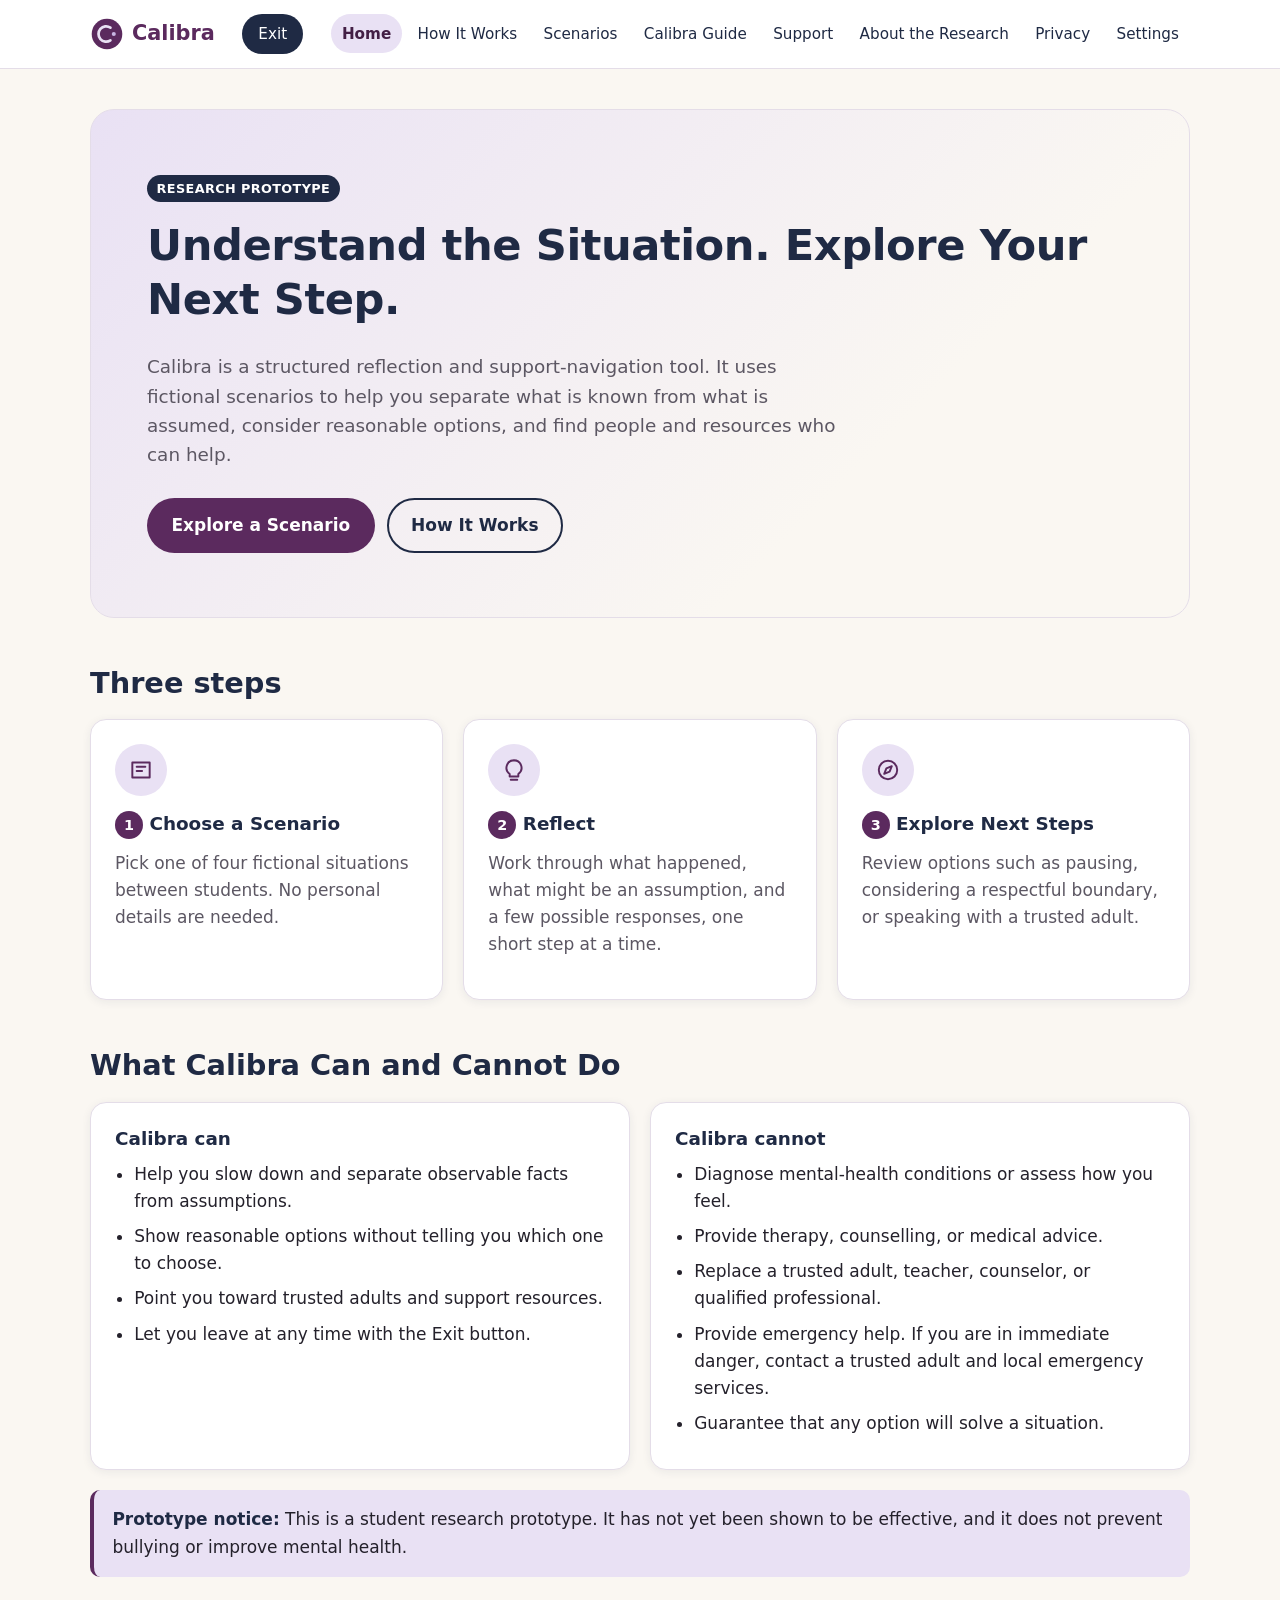
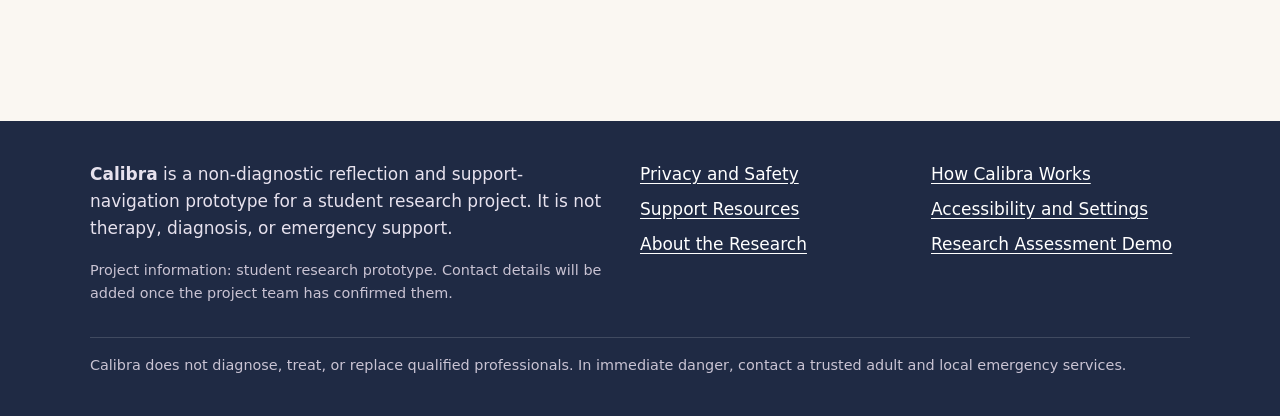
==== index.html @ 6206511c "Add Calibra student research prototype Static front-end prototype: landing page, scenario selector, " ====
<!doctype html>
<html lang="en">
<head>
  <meta charset="utf-8">
  <meta name="viewport" content="width=device-width, initial-scale=1">
  <title>Calibra — Understand the Situation</title>
  <meta name="description" content="Calibra is a non-diagnostic reflection and support-navigation prototype for secondary-school students.">
  <link rel="stylesheet" href="css/styles.css">
</head>
<body>
  <div id="site-header-mount"></div>
  <main id="main" tabindex="-1">
    <div class="container">
      <section class="hero fade-in" aria-labelledby="hero-title">
        <span class="badge">Research prototype</span>
        <h1 id="hero-title" style="margin-top:1rem">Understand the Situation. Explore Your Next Step.</h1>
        <p>Calibra is a structured reflection and support-navigation tool. It uses fictional scenarios to help you separate what is known from what is assumed, consider reasonable options, and find people and resources who can help.</p>
        <div class="btn-row">
          <a class="btn btn-primary" href="scenarios.html">Explore a Scenario</a>
          <a class="btn btn-secondary" href="how-it-works.html">How It Works</a>
        </div>
      </section>

      <section aria-labelledby="steps-title">
        <h2 id="steps-title">Three steps</h2>
        <div class="grid grid-3">
          <article class="card">
            <div class="icon-circle" aria-hidden="true"><svg class="icon" viewBox="0 0 24 24"><path d="M4 5h16v14H4z"/><path d="M8 9h8M8 13h5"/></svg></div>
            <h3><span class="step-num" style="width:28px;height:28px;font-size:.9rem;display:inline-grid;margin-right:.4rem" aria-hidden="true">1</span>Choose a Scenario</h3>
            <p class="muted">Pick one of four fictional situations between students. No personal details are needed.</p>
          </article>
          <article class="card">
            <div class="icon-circle" aria-hidden="true"><svg class="icon" viewBox="0 0 24 24"><path d="M12 3a7 7 0 0 0-4 12.7V18h8v-2.3A7 7 0 0 0 12 3z"/><path d="M9 21h6"/></svg></div>
            <h3><span class="step-num" style="width:28px;height:28px;font-size:.9rem;display:inline-grid;margin-right:.4rem" aria-hidden="true">2</span>Reflect</h3>
            <p class="muted">Work through what happened, what might be an assumption, and a few possible responses, one short step at a time.</p>
          </article>
          <article class="card">
            <div class="icon-circle" aria-hidden="true"><svg class="icon" viewBox="0 0 24 24"><circle cx="12" cy="12" r="8.5"/><path d="M15.5 8.5l-2 5-5 2 2-5z"/></svg></div>
            <h3><span class="step-num" style="width:28px;height:28px;font-size:.9rem;display:inline-grid;margin-right:.4rem" aria-hidden="true">3</span>Explore Next Steps</h3>
            <p class="muted">Review options such as pausing, considering a respectful boundary, or speaking with a trusted adult.</p>
          </article>
        </div>
      </section>

      <section aria-labelledby="limits-title">
        <h2 id="limits-title">What Calibra Can and Cannot Do</h2>
        <div class="two-col">
          <div class="card">
            <h3>Calibra can</h3>
            <ul>
              <li>Help you slow down and separate observable facts from assumptions.</li>
              <li>Show reasonable options without telling you which one to choose.</li>
              <li>Point you toward trusted adults and support resources.</li>
              <li>Let you leave at any time with the Exit button.</li>
            </ul>
          </div>
          <div class="card">
            <h3>Calibra cannot</h3>
            <ul>
              <li>Diagnose mental-health conditions or assess how you feel.</li>
              <li>Provide therapy, counselling, or medical advice.</li>
              <li>Replace a trusted adult, teacher, counselor, or qualified professional.</li>
              <li>Provide emergency help. If you are in immediate danger, contact a trusted adult and local emergency services.</li>
              <li>Guarantee that any option will solve a situation.</li>
            </ul>
          </div>
        </div>
        <div class="notice notice-info" role="note">
          <strong>Prototype notice:</strong> This is a student research prototype. It has not yet been shown to be effective, and it does not prevent bullying or improve mental health.
        </div>
      </section>
    </div>
  </main>
  <div id="site-footer-mount"></div>
  <script src="js/config.js"></script>
  <script src="js/shared.js"></script>
</body>
</html>
---- css/styles.css ----
/* Calibra design system
   Colors chosen for text contrast on warm off-white (WCAG AA or better for body text). */
:root {
  --plum: #5B2A5E;
  --plum-dark: #431F45;
  --navy: #1F2A44;
  --lavender: #E9E1F4;
  --lavender-strong: #C9B6E4;
  --off-white: #FAF7F2;
  --surface: #FFFFFF;
  --text: #24212B;
  --text-muted: #5C5763;
  --border: #E4DDE8;
  --amber-bg: #FFF4DC;
  --amber-border: #B7791F;
  --radius: 16px;
  --radius-sm: 10px;
  --shadow: 0 2px 10px rgba(31, 42, 68, 0.07);
  --shadow-hover: 0 8px 24px rgba(31, 42, 68, 0.12);
  --space: 1.25rem;
  --font: system-ui, -apple-system, "Segoe UI", Roboto, "Helvetica Neue", Arial, sans-serif;
  --transition: 200ms ease;
  --text-scale: 1;
}

*, *::before, *::after { box-sizing: border-box; }
html { font-size: calc(100% * var(--text-scale)); scroll-behavior: smooth; }
body {
  margin: 0;
  font-family: var(--font);
  font-size: 1.0625rem;
  line-height: 1.6;
  color: var(--text);
  background: var(--off-white);
}
img, svg { max-width: 100%; display: block; }
h1, h2, h3 { color: var(--navy); line-height: 1.25; margin: 0 0 0.6em; }
h1 { font-size: clamp(1.9rem, 4vw, 2.7rem); letter-spacing: -0.01em; }
h2 { font-size: clamp(1.4rem, 2.6vw, 1.8rem); }
h3 { font-size: 1.15rem; }
p { margin: 0 0 1em; }
a { color: var(--plum); text-underline-offset: 3px; }
a:hover { color: var(--plum-dark); }
.skip-link {
  position: absolute; left: -9999px; top: 0; background: var(--navy); color: #fff;
  padding: 0.6rem 1rem; z-index: 100; border-radius: 0 0 8px 0;
}
.skip-link:focus { left: 0; }
.container { width: min(1100px, 92%); margin: 0 auto; }
main { min-height: 70vh; padding: 2.5rem 0 4rem; }
section { margin-bottom: 3rem; }
.muted { color: var(--text-muted); }
.lead { font-size: 1.15rem; color: var(--text-muted); max-width: 62ch; }

/* Focus */
:focus-visible {
  outline: 3px solid var(--navy);
  outline-offset: 3px;
  border-radius: 4px;
}

/* Header & navigation */
.site-header {
  background: var(--surface);
  border-bottom: 1px solid var(--border);
  position: sticky; top: 0; z-index: 50;
}
.site-header .container {
  display: flex; align-items: center; justify-content: space-between;
  gap: 1rem; padding: 0.85rem 0; flex-wrap: wrap;
}
.logo {
  display: inline-flex; align-items: center; gap: 0.5rem;
  font-weight: 700; font-size: 1.3rem; color: var(--plum); text-decoration: none;
}
.logo-mark { width: 34px; height: 34px; flex: none; }
.nav-list {
  list-style: none; display: flex; gap: 0.25rem; flex-wrap: wrap; margin: 0; padding: 0;
}
.nav-list a {
  display: block; padding: 0.45rem 0.7rem; border-radius: 999px;
  color: var(--navy); text-decoration: none; font-size: 0.95rem;
}
.nav-list a:hover { background: var(--lavender); }
.nav-list a[aria-current="page"] { background: var(--lavender); color: var(--plum-dark); font-weight: 600; }
.exit-btn {
  background: var(--navy); color: #fff; border: 0; border-radius: 999px;
  padding: 0.5rem 1rem; font: inherit; font-size: 0.95rem; cursor: pointer;
}
.exit-btn:hover { background: #101828; }
.nav-toggle {
  display: none; background: none; border: 1px solid var(--border); border-radius: 10px;
  padding: 0.4rem 0.75rem; font: inherit; cursor: pointer; color: var(--navy);
}

@media (max-width: 860px) {
  .nav-toggle { display: inline-block; }
  .site-header .nav-wrap { display: none; width: 100%; }
  .site-header.open .nav-wrap { display: block; }
  .nav-list { flex-direction: column; }
  .site-header .container { position: relative; }
  .header-actions { display: flex; gap: 0.5rem; align-items: center; }
}

/* Buttons */
.btn {
  display: inline-flex; align-items: center; justify-content: center; gap: 0.5rem;
  padding: 0.75rem 1.4rem; border-radius: 999px; border: 2px solid transparent;
  font: inherit; font-weight: 600; text-decoration: none; cursor: pointer;
  transition: background var(--transition), transform var(--transition), box-shadow var(--transition);
  min-height: 44px;
}
.btn:hover { transform: translateY(-1px); box-shadow: var(--shadow); }
.btn-primary { background: var(--plum); color: #fff; }
.btn-primary:hover { background: var(--plum-dark); color: #fff; }
.btn-secondary { background: transparent; color: var(--navy); border-color: var(--navy); }
.btn-secondary:hover { background: var(--lavender); color: var(--navy); }
.btn-ghost { background: transparent; color: var(--plum); padding-left: 0.6rem; padding-right: 0.6rem; }
.btn-ghost:hover { background: var(--lavender); }
.btn[disabled], .btn[aria-disabled="true"] { opacity: 0.5; cursor: not-allowed; transform: none; box-shadow: none; }
.btn-row { display: flex; flex-wrap: wrap; gap: 0.75rem; align-items: center; margin-top: 1.5rem; }
.btn-row .spacer { flex: 1; }

/* Cards */
.card {
  background: var(--surface); border: 1px solid var(--border); border-radius: var(--radius);
  padding: 1.5rem; box-shadow: var(--shadow);
}
.grid { display: grid; gap: var(--space); grid-template-columns: repeat(auto-fit, minmax(240px, 1fr)); }
.grid-3 { grid-template-columns: repeat(auto-fit, minmax(260px, 1fr)); }
.icon-circle {
  width: 52px; height: 52px; border-radius: 50%; background: var(--lavender);
  color: var(--plum); display: grid; place-items: center; margin-bottom: 0.9rem;
}
.icon-circle svg { width: 26px; height: 26px; }
.icon { width: 24px; height: 24px; fill: none; stroke: currentColor; stroke-width: 1.8; stroke-linecap: round; stroke-linejoin: round; flex: none; }

/* Notices */
.notice {
  border-left: 4px solid var(--amber-border); background: var(--amber-bg);
  border-radius: var(--radius-sm); padding: 1rem 1.15rem; margin: 1.25rem 0;
}
.notice strong { color: var(--navy); }
.notice-info { border-left-color: var(--plum); background: var(--lavender); }
.notice-error { border-left-color: #A33A3A; background: #FBE9E9; }
.badge {
  display: inline-block; font-size: 0.8rem; font-weight: 700; letter-spacing: 0.03em;
  text-transform: uppercase; padding: 0.2rem 0.6rem; border-radius: 999px;
  background: var(--navy); color: #fff;
}
.badge-placeholder { background: #7A5C00; }
.badge-off { background: #5C5763; }

/* Hero */
.hero {
  background: linear-gradient(135deg, var(--lavender) 0%, var(--off-white) 70%);
  border-radius: 24px; padding: clamp(2rem, 6vw, 4rem) clamp(1.25rem, 5vw, 3.5rem);
  margin-bottom: 3rem; border: 1px solid var(--border);
}
.hero p { font-size: 1.15rem; color: var(--text-muted); max-width: 60ch; }
.hero .btn-row { margin-top: 1.75rem; }

/* Steps */
.steps { list-style: none; padding: 0; margin: 0; counter-reset: step; }
.steps li { display: flex; gap: 1rem; align-items: flex-start; margin-bottom: 1.1rem; }
.step-num {
  flex: none; width: 40px; height: 40px; border-radius: 50%; background: var(--plum);
  color: #fff; display: grid; place-items: center; font-weight: 700;
}

/* Two-column can/cannot */
.two-col { display: grid; gap: var(--space); grid-template-columns: 1fr 1fr; }
.two-col ul { padding-left: 1.2rem; margin: 0; }
.two-col li { margin-bottom: 0.5rem; }
@media (max-width: 700px) { .two-col { grid-template-columns: 1fr; } }

/* Progress */
.progress-wrap { margin-bottom: 1.5rem; }
.progress-label { display: flex; justify-content: space-between; font-size: 0.92rem; color: var(--text-muted); margin-bottom: 0.4rem; }
.progress-track { height: 10px; background: var(--lavender); border-radius: 999px; overflow: hidden; }
.progress-fill { height: 100%; background: var(--plum); border-radius: 999px; transition: width 300ms ease; }
.stepper { display: flex; gap: 0.5rem; list-style: none; padding: 0; margin: 0.75rem 0 0; flex-wrap: wrap; }
.stepper li { font-size: 0.85rem; color: var(--text-muted); padding: 0.2rem 0.6rem; border-radius: 999px; background: var(--surface); border: 1px solid var(--border); }
.stepper li[aria-current="step"] { background: var(--navy); color: #fff; border-color: var(--navy); }
.stepper li.done { color: var(--plum-dark); border-color: var(--lavender-strong); }

/* Selectable answer cards (radio-based, keyboard accessible) */
.choice-list { display: grid; gap: 0.75rem; margin: 1rem 0; padding: 0; border: 0; }
.choice-list legend { font-weight: 600; color: var(--navy); margin-bottom: 0.75rem; padding: 0; }
.choice { position: relative; }
.choice input { position: absolute; opacity: 0; pointer-events: none; }
.choice label {
  display: block; padding: 1rem 1.15rem; border: 2px solid var(--border); border-radius: var(--radius-sm);
  background: var(--surface); cursor: pointer; transition: border-color var(--transition), background var(--transition);
}
.choice label:hover { border-color: var(--lavender-strong); }
.choice input:checked + label { border-color: var(--plum); background: var(--lavender); }
.choice input:focus-visible + label { outline: 3px solid var(--navy); outline-offset: 2px; }
.choice .choice-sub { display: block; font-size: 0.92rem; color: var(--text-muted); margin-top: 0.2rem; }

/* Scenario cards */
.scenario-card { display: flex; flex-direction: column; }
.scenario-card p { color: var(--text-muted); flex: 1; }
.scenario-card .btn { align-self: flex-start; margin-top: 0.5rem; }
.scenario-card:hover { box-shadow: var(--shadow-hover); transform: translateY(-2px); }
.scenario-card { transition: box-shadow var(--transition), transform var(--transition); }

/* Forms */
.field { margin-bottom: 1rem; }
.field label { display: block; font-weight: 600; margin-bottom: 0.35rem; color: var(--navy); }
.field input[type="checkbox"] { width: 20px; height: 20px; margin-right: 0.5rem; vertical-align: middle; }
.field .hint { font-size: 0.9rem; color: var(--text-muted); }
.error-msg { color: #8A2424; font-weight: 600; font-size: 0.95rem; margin: 0.5rem 0; }

/* Chat */
.chat-shell {
  display: flex; flex-direction: column; background: var(--surface);
  border: 1px solid var(--border); border-radius: var(--radius); box-shadow: var(--shadow);
  height: min(70vh, 640px); overflow: hidden;
}
.chat-header { padding: 1rem 1.25rem; border-bottom: 1px solid var(--border); display: flex; justify-content: space-between; align-items: center; gap: 0.5rem; flex-wrap: wrap; }
.chat-log { flex: 1; overflow-y: auto; padding: 1.25rem; display: flex; flex-direction: column; gap: 0.75rem; }
.msg { max-width: 85%; padding: 0.75rem 1rem; border-radius: 14px; line-height: 1.5; }
.msg-bot { background: var(--lavender); align-self: flex-start; border-bottom-left-radius: 4px; }
.msg-user { background: var(--navy); color: #fff; align-self: flex-end; border-bottom-right-radius: 4px; }
.msg-safety { background: #FBE9E9; border: 2px solid #A33A3A; align-self: stretch; max-width: 100%; }
.msg-meta { font-size: 0.8rem; color: var(--text-muted); }
.typing { display: inline-flex; gap: 4px; }
.typing span { width: 8px; height: 8px; background: var(--plum); border-radius: 50%; animation: bob 1s infinite ease-in-out; }
.typing span:nth-child(2) { animation-delay: 0.15s; }
.typing span:nth-child(3) { animation-delay: 0.3s; }
@keyframes bob { 0%, 80%, 100% { opacity: 0.3; transform: translateY(0); } 40% { opacity: 1; transform: translateY(-3px); } }
.chips { display: flex; flex-wrap: wrap; gap: 0.5rem; padding: 0 1.25rem 0.75rem; }
.chip {
  border: 1px solid var(--lavender-strong); background: var(--surface); color: var(--plum-dark);
  border-radius: 999px; padding: 0.4rem 0.85rem; font: inherit; font-size: 0.92rem; cursor: pointer;
}
.chip:hover { background: var(--lavender); }
.chat-form { display: flex; gap: 0.5rem; padding: 0.9rem 1.25rem; border-top: 1px solid var(--border); }
.chat-form input {
  flex: 1; font: inherit; padding: 0.7rem 0.9rem; border: 2px solid var(--border); border-radius: 12px; min-width: 0;
}
.chat-form input:focus { border-color: var(--plum); outline: none; }

/* Footer */
.site-footer { background: var(--navy); color: #E7E2EE; padding: 2.5rem 0 1.5rem; margin-top: 2rem; }
.site-footer a { color: #fff; }
.footer-grid { display: grid; gap: 2rem; grid-template-columns: 2fr 1fr 1fr; }
.footer-grid ul { list-style: none; padding: 0; margin: 0; }
.footer-grid li { margin-bottom: 0.5rem; }
.footer-note { margin-top: 2rem; padding-top: 1rem; border-top: 1px solid rgba(255,255,255,0.15); font-size: 0.9rem; color: #C9C3D3; }
@media (max-width: 700px) { .footer-grid { grid-template-columns: 1fr; } }

/* Tables and details */
details { border: 1px solid var(--border); border-radius: var(--radius-sm); padding: 0.75rem 1rem; background: var(--surface); margin-bottom: 0.6rem; }
summary { cursor: pointer; font-weight: 600; color: var(--navy); }
details[open] summary { margin-bottom: 0.5rem; }
table { width: 100%; border-collapse: collapse; background: var(--surface); }
th, td { text-align: left; padding: 0.6rem 0.75rem; border-bottom: 1px solid var(--border); vertical-align: top; }
th { color: var(--navy); }

/* Motion */
.fade-in { animation: fadeIn 400ms ease both; }
@keyframes fadeIn { from { opacity: 0; transform: translateY(6px); } to { opacity: 1; transform: none; } }

/* Reduced motion: from OS setting or user toggle in Settings */
@media (prefers-reduced-motion: reduce) {
  *, *::before, *::after { animation: none !important; transition: none !important; scroll-behavior: auto !important; }
}
html.reduce-motion *, html.reduce-motion *::before, html.reduce-motion *::after {
  animation: none !important; transition: none !important; scroll-behavior: auto !important;
}

/* Text size from Settings */
html.text-large { --text-scale: 1.15; }

/* High-contrast option from Settings */
html.high-contrast {
  --text: #000; --text-muted: #2E2A35; --border: #6B6573; --plum: #3E1A41; --off-white: #FFFFFF;
}

.hidden { display: none !important; }
.sr-only {
  position: absolute !important; width: 1px; height: 1px; padding: 0; margin: -1px;
  overflow: hidden; clip: rect(0, 0, 0, 0); white-space: nowrap; border: 0;
}

/* Responsive */
@media (max-width: 600px) {
  .hero { border-radius: 16px; }
  .btn-row .btn { width: 100%; }
  .btn-row .spacer { display: none; }
  .chat-shell { height: 75vh; }
  .msg { max-width: 95%; }
}
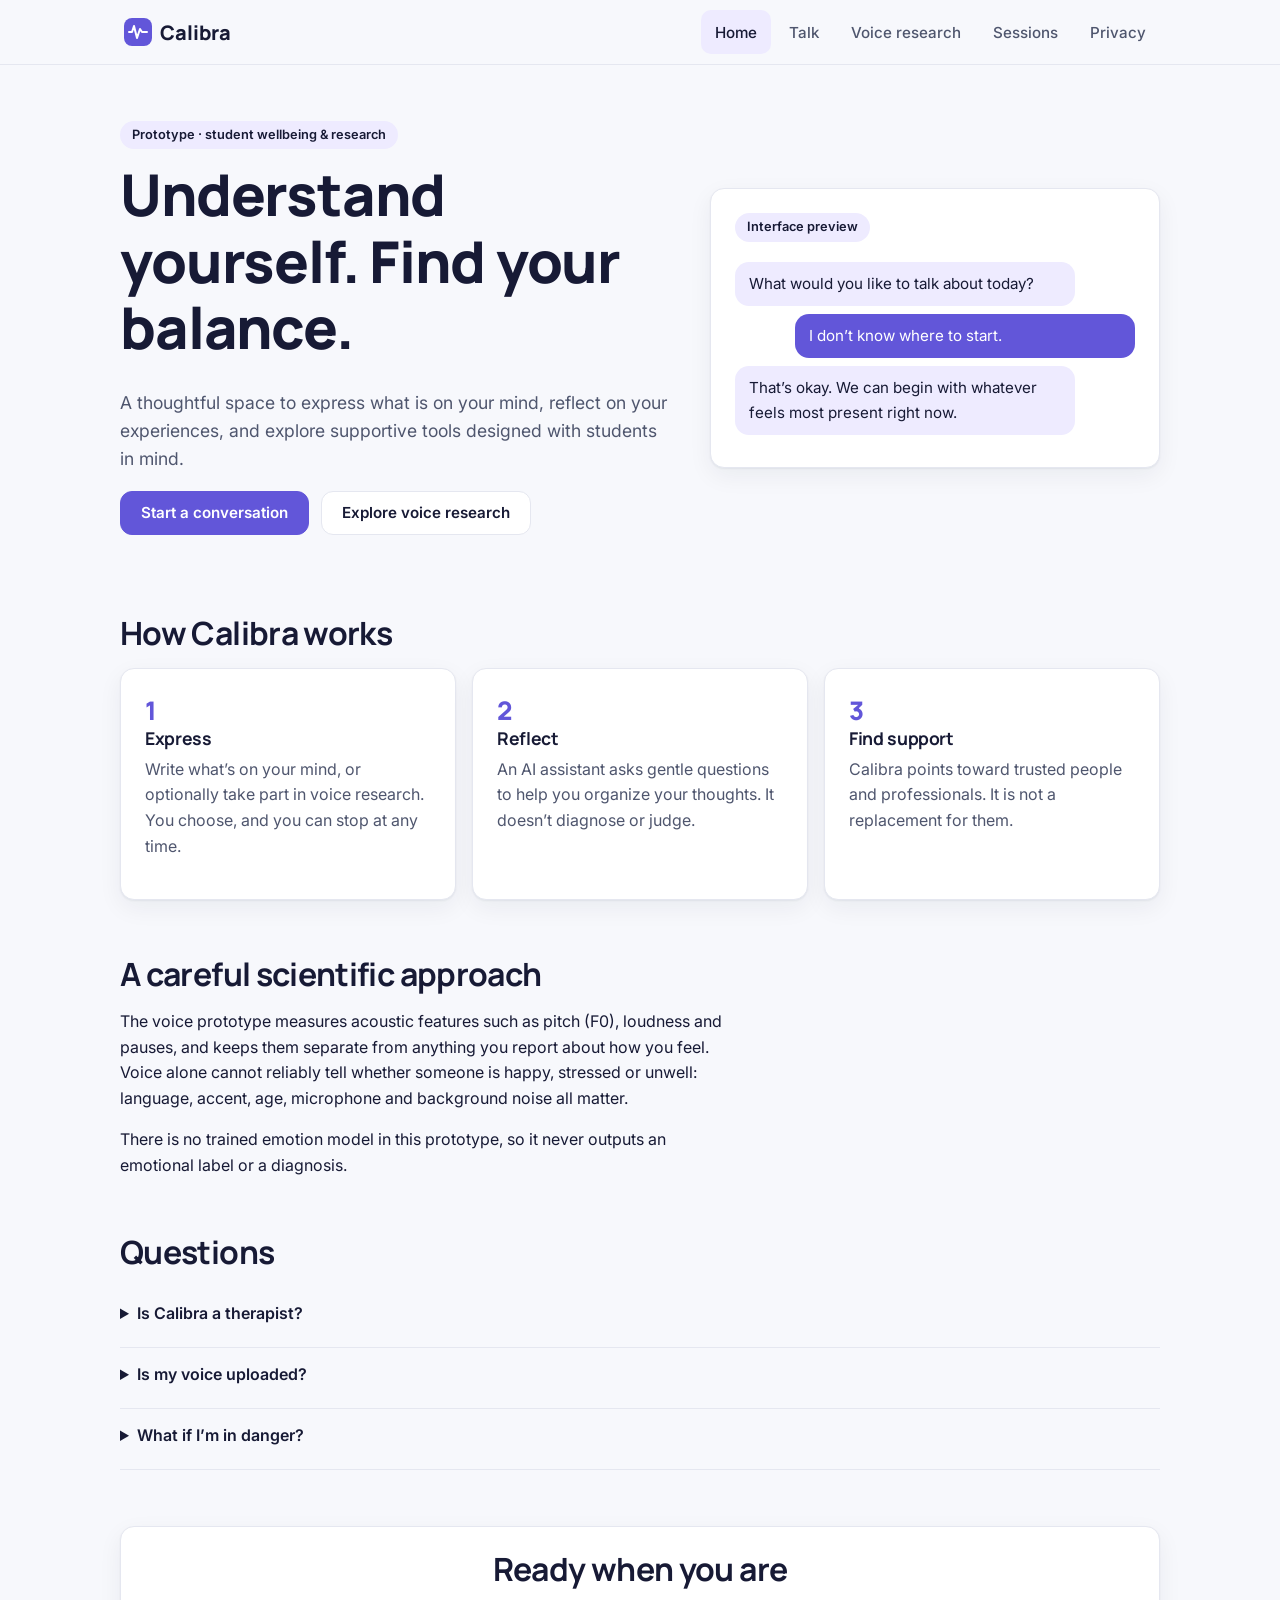
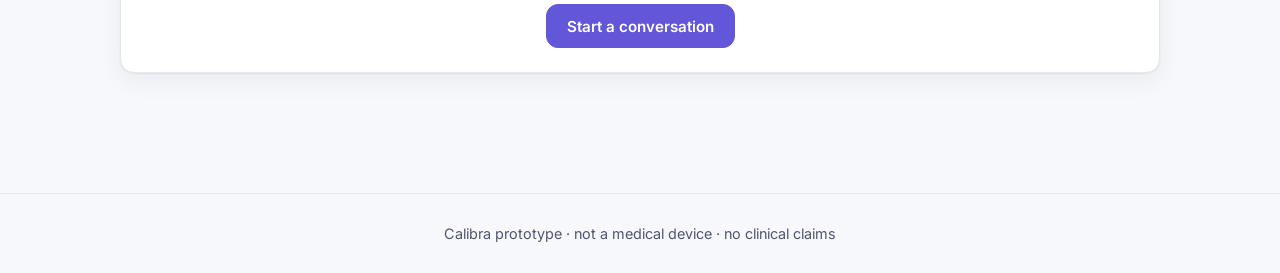
==== commit a3d0819e: "Set Calibra prototype as GitHub Pages homepage" ====
--- a/index.html
+++ b/index.html
@@ -1,78 +1,225 @@
-<!doctype html>
+<!DOCTYPE html>
 <html lang="en">
 <head>
-  <meta charset="utf-8">
-  <meta name="viewport" content="width=device-width, initial-scale=1">
-  <title>Calibra — Understand the Situation</title>
-  <meta name="description" content="Calibra is a non-diagnostic reflection and support-navigation prototype for secondary-school students.">
-  <link rel="stylesheet" href="css/styles.css">
+<meta charset="utf-8">
+<meta name="viewport" content="width=device-width, initial-scale=1, viewport-fit=cover">
+<title>Calibra</title>
+<link rel="stylesheet" href="https://fonts.googleapis.com/css2?family=Inter:wght@400;500;600&family=Manrope:wght@600;700;800&display=swap">
+<style>
+:root{--bg:#F7F8FC;--surface:#fff;--text:#171A35;--muted:#4F566E;--brand:#6256D9;--brand-ink:#fff;--deep:#292653;--soft:#EEEBFF;--teal:#1F8A7D;--border:#E5E7F0;--ok:#21866B;--warn:#8A5A0F;--err:#B83F4E;--r:14px;--sh:0 1px 2px rgba(23,26,53,.06),0 8px 24px rgba(23,26,53,.06);
+box-sizing:border-box;padding-top:env(safe-area-inset-top,0px);padding-bottom:env(safe-area-inset-bottom,0px)}
+@media (prefers-color-scheme:dark){:root:not([data-theme="light"]){--bg:#0F1226;--surface:#171B36;--text:#ECEEFA;--muted:#A9AFCB;--brand:#8E84FF;--brand-ink:#0F1226;--deep:#CFCAFF;--soft:#242850;--teal:#4CC4B4;--border:#2A2F55;--ok:#4CC4A0;--warn:#E0B35A;--err:#F08592;color-scheme:dark}}
+:root[data-theme="dark"]{--bg:#0F1226;--surface:#171B36;--text:#ECEEFA;--muted:#A9AFCB;--brand:#8E84FF;--brand-ink:#0F1226;--deep:#CFCAFF;--soft:#242850;--teal:#4CC4B4;--border:#2A2F55;--ok:#4CC4A0;--warn:#E0B35A;--err:#F08592;color-scheme:dark}
+*{box-sizing:border-box}html{scroll-padding-top:env(safe-area-inset-top,0px)}
+body{margin:0;background:var(--bg);color:var(--text);font:400 16px/1.6 Inter,system-ui,sans-serif}
+h1,h2,h3{font-family:Manrope,Inter,system-ui,sans-serif;color:var(--text);line-height:1.15;margin:0 0 .5em;letter-spacing:-.02em}
+h1{font-size:clamp(2.1rem,6vw,3.6rem);font-weight:800}h2{font-size:clamp(1.5rem,3.5vw,2rem)}h3{font-size:1.1rem}
+p{margin:0 0 1em;max-width:62ch}.muted{color:var(--muted)}
+a,button,summary{cursor:pointer}:focus-visible{outline:3px solid var(--brand);outline-offset:2px;border-radius:8px}
+header{position:sticky;top:env(safe-area-inset-top,0px);z-index:5;background:var(--bg);border-bottom:1px solid var(--border)}
+.bar{max-width:1080px;margin:auto;padding:10px 20px;display:flex;align-items:center;gap:16px;justify-content:space-between;flex-wrap:wrap}
+.logo{font:800 1.25rem Manrope,sans-serif;color:var(--text);display:flex;gap:8px;align-items:center;background:none;border:0;padding:4px}
+nav{display:flex;gap:4px;overflow-x:auto;max-width:100%}
+nav button{background:none;border:0;color:var(--muted);font:500 .95rem Inter,sans-serif;padding:10px 14px;min-height:44px;border-radius:10px;white-space:nowrap}
+nav button[aria-current="page"]{background:var(--soft);color:var(--text)}nav button:hover{color:var(--text)}
+main{max-width:1080px;margin:auto;padding:32px 20px 64px}
+section{margin:0 0 56px}.view{display:none}.view.on{display:block;animation:in .25s ease}
+@keyframes in{from{opacity:0;transform:translateY(6px)}to{opacity:1;transform:none}}
+@media (prefers-reduced-motion:reduce){*{animation:none!important;transition:none!important}}
+.btn{display:inline-flex;align-items:center;justify-content:center;gap:8px;min-height:44px;padding:10px 20px;border-radius:12px;border:1px solid var(--border);background:var(--surface);color:var(--text);font:600 .95rem Inter,sans-serif;transition:transform .12s,background .12s}
+.btn:active{transform:scale(.98)}.btn.p{background:var(--brand);border-color:var(--brand);color:var(--brand-ink)}.btn:disabled{opacity:.5;cursor:not-allowed}.btn.d{color:var(--err)}
+.card{background:var(--surface);border:1px solid var(--border);border-radius:var(--r);padding:24px;box-shadow:var(--sh)}
+.hero{display:grid;grid-template-columns:1.1fr .9fr;gap:40px;align-items:center;padding:24px 0}
+@media(max-width:820px){.hero{grid-template-columns:1fr}}
+.grid3{display:grid;grid-template-columns:repeat(auto-fit,minmax(240px,1fr));gap:16px}
+.tag{display:inline-block;background:var(--soft);color:var(--text);border-radius:99px;padding:4px 12px;font-size:.8rem;font-weight:600;margin-bottom:12px}
+.n{font:800 1.6rem Manrope;color:var(--brand)}
+.pv .m{padding:10px 14px;border-radius:14px;margin:8px 0;max-width:85%;font-size:.95rem}
+.m.a{background:var(--soft)}.m.u{background:var(--brand);color:var(--brand-ink);margin-left:auto}
+details{border-bottom:1px solid var(--border);padding:14px 0}summary{font-weight:600;min-height:32px}
+label{display:block;font-weight:600;font-size:.9rem;margin:0 0 6px}
+input,textarea,select{width:100%;font:inherit;color:var(--text);background:var(--surface);border:1px solid var(--border);border-radius:12px;padding:12px 14px;min-height:44px}
+.chat{display:flex;flex-direction:column;height:min(72vh,680px);padding:0}
+#log{flex:1;overflow-y:auto;padding:20px}
+#log .m{padding:12px 16px;border-radius:16px;margin:10px 0;max-width:min(85%,60ch);white-space:pre-wrap}
+#log .m.err{background:transparent;border:1px solid var(--err);color:var(--text)}
+.comp{display:flex;gap:10px;padding:14px;border-top:1px solid var(--border);align-items:flex-end}
+.comp textarea{resize:none;max-height:140px}
+.chips{display:flex;flex-wrap:wrap;gap:8px;padding:0 20px 14px}
+.chip{background:var(--soft);color:var(--text);border:0;border-radius:99px;padding:10px 14px;min-height:44px;font:500 .9rem Inter}
+.note{border-left:4px solid var(--teal);background:var(--soft);padding:12px 16px;border-radius:0 12px 12px 0;font-size:.92rem;margin:0 0 20px}
+.rec{display:inline-flex;align-items:center;gap:8px;font-weight:600}
+.dot{width:12px;height:12px;border-radius:50%;background:var(--err)}.live .dot{animation:pulse 1.2s infinite}
+@keyframes pulse{50%{opacity:.3}}
+canvas{width:100%;height:96px;background:var(--soft);border-radius:12px;display:block}
+table{width:100%;border-collapse:collapse;font-size:.92rem;font-variant-numeric:tabular-nums}
+th,td{text-align:left;padding:10px 8px;border-bottom:1px solid var(--border);vertical-align:top}
+.scroll{overflow-x:auto}.row{display:flex;gap:12px;flex-wrap:wrap;align-items:center}
+.toast{position:fixed;left:50%;transform:translateX(-50%);bottom:calc(20px + env(safe-area-inset-bottom,0px));background:var(--deep);color:var(--bg);padding:12px 18px;border-radius:12px;z-index:9;max-width:90%}
+footer{border-top:1px solid var(--border);padding:28px 20px;text-align:center;color:var(--muted);font-size:.9rem}
+</style>
 </head>
 <body>
-  <div id="site-header-mount"></div>
-  <main id="main" tabindex="-1">
-    <div class="container">
-      <section class="hero fade-in" aria-labelledby="hero-title">
-        <span class="badge">Research prototype</span>
-        <h1 id="hero-title" style="margin-top:1rem">Understand the Situation. Explore Your Next Step.</h1>
-        <p>Calibra is a structured reflection and support-navigation tool. It uses fictional scenarios to help you separate what is known from what is assumed, consider reasonable options, and find people and resources who can help.</p>
-        <div class="btn-row">
-          <a class="btn btn-primary" href="scenarios.html">Explore a Scenario</a>
-          <a class="btn btn-secondary" href="how-it-works.html">How It Works</a>
-        </div>
-      </section>
-
-      <section aria-labelledby="steps-title">
-        <h2 id="steps-title">Three steps</h2>
-        <div class="grid grid-3">
-          <article class="card">
-            <div class="icon-circle" aria-hidden="true"><svg class="icon" viewBox="0 0 24 24"><path d="M4 5h16v14H4z"/><path d="M8 9h8M8 13h5"/></svg></div>
-            <h3><span class="step-num" style="width:28px;height:28px;font-size:.9rem;display:inline-grid;margin-right:.4rem" aria-hidden="true">1</span>Choose a Scenario</h3>
-            <p class="muted">Pick one of four fictional situations between students. No personal details are needed.</p>
-          </article>
-          <article class="card">
-            <div class="icon-circle" aria-hidden="true"><svg class="icon" viewBox="0 0 24 24"><path d="M12 3a7 7 0 0 0-4 12.7V18h8v-2.3A7 7 0 0 0 12 3z"/><path d="M9 21h6"/></svg></div>
-            <h3><span class="step-num" style="width:28px;height:28px;font-size:.9rem;display:inline-grid;margin-right:.4rem" aria-hidden="true">2</span>Reflect</h3>
-            <p class="muted">Work through what happened, what might be an assumption, and a few possible responses, one short step at a time.</p>
-          </article>
-          <article class="card">
-            <div class="icon-circle" aria-hidden="true"><svg class="icon" viewBox="0 0 24 24"><circle cx="12" cy="12" r="8.5"/><path d="M15.5 8.5l-2 5-5 2 2-5z"/></svg></div>
-            <h3><span class="step-num" style="width:28px;height:28px;font-size:.9rem;display:inline-grid;margin-right:.4rem" aria-hidden="true">3</span>Explore Next Steps</h3>
-            <p class="muted">Review options such as pausing, considering a respectful boundary, or speaking with a trusted adult.</p>
-          </article>
-        </div>
-      </section>
-
-      <section aria-labelledby="limits-title">
-        <h2 id="limits-title">What Calibra Can and Cannot Do</h2>
-        <div class="two-col">
-          <div class="card">
-            <h3>Calibra can</h3>
-            <ul>
-              <li>Help you slow down and separate observable facts from assumptions.</li>
-              <li>Show reasonable options without telling you which one to choose.</li>
-              <li>Point you toward trusted adults and support resources.</li>
-              <li>Let you leave at any time with the Exit button.</li>
-            </ul>
-          </div>
-          <div class="card">
-            <h3>Calibra cannot</h3>
-            <ul>
-              <li>Diagnose mental-health conditions or assess how you feel.</li>
-              <li>Provide therapy, counselling, or medical advice.</li>
-              <li>Replace a trusted adult, teacher, counselor, or qualified professional.</li>
-              <li>Provide emergency help. If you are in immediate danger, contact a trusted adult and local emergency services.</li>
-              <li>Guarantee that any option will solve a situation.</li>
-            </ul>
-          </div>
-        </div>
-        <div class="notice notice-info" role="note">
-          <strong>Prototype notice:</strong> This is a student research prototype. It has not yet been shown to be effective, and it does not prevent bullying or improve mental health.
-        </div>
-      </section>
-    </div>
-  </main>
-  <div id="site-footer-mount"></div>
-  <script src="js/config.js"></script>
-  <script src="js/shared.js"></script>
+<header><div class="bar">
+<button class="logo" data-go="home" aria-label="Calibra home"><svg width="28" height="28" viewBox="0 0 28 28" aria-hidden="true"><rect width="28" height="28" rx="8" fill="#6256D9"/><path d="M5 14h3l2-6 3 12 3-9 2 3h5" stroke="#fff" stroke-width="2" fill="none" stroke-linecap="round" stroke-linejoin="round"/></svg>Calibra</button>
+<nav aria-label="Main"><button data-go="home">Home</button><button data-go="chat">Talk</button><button data-go="voice">Voice research</button><button data-go="research">Sessions</button><button data-go="privacy">Privacy</button></nav>
+</div></header>
+<main>
+
+<div class="view" id="v-home">
+<section class="hero"><div>
+<span class="tag">Prototype · student wellbeing &amp; research</span>
+<h1>Understand yourself. Find your balance.</h1>
+<p class="muted" style="font-size:1.1rem">A thoughtful space to express what is on your mind, reflect on your experiences, and explore supportive tools designed with students in mind.</p>
+<div class="row"><button class="btn p" data-go="chat">Start a conversation</button><button class="btn" data-go="voice">Explore voice research</button></div>
+</div>
+<div class="card pv" aria-label="Interface preview, not a real conversation"><span class="tag">Interface preview</span>
+<div class="m a">What would you like to talk about today?</div><div class="m u">I don’t know where to start.</div><div class="m a">That’s okay. We can begin with whatever feels most present right now.</div></div></section>
+
+<section><h2>How Calibra works</h2><div class="grid3">
+<div class="card"><div class="n">1</div><h3>Express</h3><p class="muted">Write what’s on your mind, or optionally take part in voice research. You choose, and you can stop at any time.</p></div>
+<div class="card"><div class="n">2</div><h3>Reflect</h3><p class="muted">An AI assistant asks gentle questions to help you organize your thoughts. It doesn’t diagnose or judge.</p></div>
+<div class="card"><div class="n">3</div><h3>Find support</h3><p class="muted">Calibra points toward trusted people and professionals. It is not a replacement for them.</p></div></div></section>
+
+<section><h2>A careful scientific approach</h2>
+<p>The voice prototype measures acoustic features such as pitch (F0), loudness and pauses, and keeps them separate from anything you report about how you feel. Voice alone cannot reliably tell whether someone is happy, stressed or unwell: language, accent, age, microphone and background noise all matter.</p>
+<p>There is no trained emotion model in this prototype, so it never outputs an emotional label or a diagnosis.</p></section>
+
+<section><h2>Questions</h2>
+<details><summary>Is Calibra a therapist?</summary><p class="muted">No. It cannot diagnose or treat anything, and it is not a substitute for a professional or someone you trust.</p></details>
+<details><summary>Is my voice uploaded?</summary><p class="muted">In this prototype, recordings are analyzed in your browser and are not uploaded. Closing the page discards them.</p></details>
+<details><summary>What if I’m in danger?</summary><p class="muted">Contact your local emergency services or a trusted adult right away. Calibra can’t respond to emergencies.</p></details></section>
+<section class="card" style="text-align:center"><h2>Ready when you are</h2><button class="btn p" data-go="chat">Start a conversation</button></section>
+</div>
+
+<div class="view" id="v-chat">
+<h2>Talk</h2>
+<p class="note">Calibra is an AI assistant, not a person or a therapist. If you are in immediate danger, contact local emergency services or a trusted adult.</p>
+<div class="card chat">
+<div id="log" role="log" aria-live="polite" aria-label="Conversation"><p class="muted" id="empty">Nothing here yet. Choose a starter or write your own message.</p></div>
+<div class="chips" id="chips"></div>
+<form class="comp" id="cf"><div style="flex:1"><label for="msg" class="sr" style="position:absolute;left:-9999px">Your message</label><textarea id="msg" rows="1" maxlength="2000" placeholder="Write here. Enter to send, Shift+Enter for a new line."></textarea></div>
+<button type="button" class="btn" id="stop" hidden>Stop</button><button class="btn p" id="send" type="submit">Send</button></form>
+</div>
+<div style="margin-top:12px"><button class="btn d" id="clr">New conversation</button></div>
+</div>
+
+<div class="view" id="v-voice">
+<h2>Voice research</h2>
+<p class="muted">An optional, experimental workflow. Nothing records until you press the button.</p>
+<div class="card" id="consent"><h3>Before you start</h3>
+<p>If you continue, your browser will ask for microphone access and record a short clip. The recording is analyzed on this device and is <strong>not uploaded</strong>. Only the numbers computed below are kept, and only until you close this page. You can cancel at any time.</p>
+<p class="muted">If you are under 18, check that your school or research supervisor has approved participation. This prototype has no ethics approval of its own.</p>
+<label style="display:flex;gap:10px;font-weight:500"><input type="checkbox" id="ok" style="width:24px;min-height:24px"> I understand and agree to record a short clip.</label>
+<div style="margin-top:16px"><label for="self">How do you feel right now? (optional)</label>
+<select id="self"><option value="">Prefer not to say</option><option>Calm</option><option>Tired</option><option>Stressed</option><option>Happy</option><option>Low</option><option>Other / mixed</option></select></div>
+<div class="row" style="margin-top:16px"><button class="btn p" id="rb" disabled>Start recording</button><button class="btn" id="sb" hidden>Stop &amp; analyze</button><button class="btn d" id="cb" hidden>Cancel</button>
+<span class="rec" id="rs" hidden role="status"><span class="dot"></span><span id="rt">Microphone on · 0:00</span></span></div>
+<p class="muted" style="margin-top:12px">Tip: read a sentence aloud for 5–15 seconds in a quiet room.</p></div>
+<div class="card" id="res" hidden style="margin-top:20px"><h3>Result</h3>
+<canvas id="wf" role="img" aria-label="Waveform drawn from the recorded audio samples"></canvas>
+<audio id="au" controls style="width:100%;margin:12px 0"></audio>
+<div class="scroll"><table><caption class="muted" style="text-align:left;padding-bottom:6px">Derived acoustic features (measured, not interpreted)</caption><thead><tr><th>Feature</th><th>Value</th><th>Method</th></tr></thead><tbody id="ft"></tbody></table></div>
+<p class="note" style="margin-top:16px">No emotion or health prediction is shown. No trained model exists in this prototype, and pitch alone is not evidence of emotional state.</p>
+<div class="row"><button class="btn" id="again">Record again</button><button class="btn d" id="disc">Discard</button></div></div>
+</div>
+
+<div class="view" id="v-research">
+<h2>Sessions</h2>
+<p class="muted">Each row is one real recording from this browser session. Categories are kept apart: measured features, your self-report, and model predictions.</p>
+<div class="card"><div id="se"><p class="muted">No sessions yet. Record one in Voice research.</p></div></div>
+<h3 style="margin-top:24px">Method notes</h3>
+<p class="muted">F0 is estimated per 40 ms frame by autocorrelation over 75–400 Hz, on frames with enough energy and a clear periodic peak. Loudness is relative to digital full scale (dBFS), not calibrated sound pressure. The signal-to-noise figure is a rough estimate from the quietest frames. Short or noisy clips give unreliable values, and the tool says so.</p>
+</div>
+
+<div class="view" id="v-privacy">
+<h2>Privacy &amp; limits</h2>
+<div class="grid3">
+<div class="card"><h3>Voice</h3><p class="muted">Analyzed locally in your browser. Not uploaded. Discard removes the clip immediately.</p></div>
+<div class="card"><h3>Chat</h3><p class="muted">Messages are sent to Calibra’s backend (a Cloudflare Worker), which forwards them to Google’s Gemini API to generate a reply. This page stores nothing. What the backend and provider log or keep depends on their own settings, so don’t promise confidentiality until that is documented.</p></div>
+<div class="card"><h3>AI limits</h3><p class="muted">The assistant can be wrong, can’t diagnose, and can’t handle emergencies.</p></div></div>
+</div>
+</main>
+<footer>Calibra prototype · not a medical device · no clinical claims</footer>
+<div class="toast" id="toast" role="status" hidden></div>
+
+<script>
+const $=s=>document.querySelector(s),$$=s=>[...document.querySelectorAll(s)];
+function toast(t){const e=$("#toast");e.textContent=t;e.hidden=false;clearTimeout(toast.t);toast.t=setTimeout(()=>e.hidden=true,3500)}
+function go(v){if(!$("#v-"+v))v="home";$$(".view").forEach(e=>e.classList.toggle("on",e.id==="v-"+v));$$("nav button").forEach(b=>b.toggleAttribute("aria-current",b.dataset.go===v)||(b.dataset.go===v?b.setAttribute("aria-current","page"):b.removeAttribute("aria-current")));$$("nav button").forEach(b=>b.dataset.go===v?b.setAttribute("aria-current","page"):b.removeAttribute("aria-current"));if(location.hash!=="#"+v)location.hash=v;scrollTo(0,0)}
+document.addEventListener("click",e=>{const b=e.target.closest("[data-go]");if(b)go(b.dataset.go)});
+addEventListener("hashchange",()=>go(location.hash.slice(1)||"home"));
+
+/* ---------- Chat ---------- */
+const WORKER_URL="https://calibra-ai-backend.mostafahammad-25-3.workers.dev";
+let history=[],busy=false,ctl=null,last="";
+const log=$("#log"),msg=$("#msg");
+["I want to talk about something on my mind.","Help me organize my thoughts.","I’m feeling overwhelmed by school.","I don’t know where to start."].forEach(t=>{const b=document.createElement("button");b.type="button";b.className="chip";b.textContent=t;b.onclick=()=>{msg.value=t;send()};$("#chips").append(b)});
+function add(c,t){const e=$("#empty");if(e)e.remove();const d=document.createElement("div");d.className="m "+c;d.textContent=t;log.append(d);log.scrollTop=log.scrollHeight;return d}
+function setBusy(b){busy=b;$("#send").disabled=b;$("#stop").hidden=!b}
+async function send(text){
+ if(busy)return;const t=(text||msg.value).trim();if(!t)return;
+ const url=WORKER_URL.replace(/\/+$/,"")+"/api/chat";
+ add("u",t);msg.value="";msg.style.height="";last=t;
+ setBusy(true);const w=add("a","…");ctl=new AbortController();const to=setTimeout(()=>ctl.abort(),30000);
+ try{const r=await fetch(url,{method:"POST",headers:{"Content-Type":"application/json"},body:JSON.stringify({message:t,history:history.slice(-20)}),signal:ctl.signal});
+  if(!r.ok)throw new Error(r.status===429?"Too many requests. Please wait a moment.":"The server returned an error ("+r.status+").");
+  const j=await r.json();if(typeof j.reply!=="string")throw new Error("The server sent an unexpected response.");
+  history.push({role:"user",text:t},{role:"model",text:j.reply});w.textContent=j.reply}
+ catch(e){w.className="m a err";w.textContent=e.name==="AbortError"?"Stopped or timed out.":(e.message&&!/fetch/i.test(e.message)?e.message:"Couldn’t reach the server.");msg.value=t;retry(w,t)}
+ finally{clearTimeout(to);setBusy(false)}}
+function retry(el,t){const b=document.createElement("button");b.className="btn";b.style.marginTop="8px";b.textContent="Retry";b.onclick=()=>{el.remove();b.remove();msg.value="";const u=[...log.querySelectorAll(".m.u")].pop();if(u&&u.textContent===t)u.remove();send(t)};el.append(document.createElement("br"),b)}
+$("#cf").onsubmit=e=>{e.preventDefault();send()};
+msg.onkeydown=e=>{if(e.key==="Enter"&&!e.shiftKey){e.preventDefault();send()}};
+msg.oninput=()=>{msg.style.height="auto";msg.style.height=msg.scrollHeight+"px"};
+$("#stop").onclick=()=>ctl&&ctl.abort();
+$("#clr").onclick=()=>{if(log.querySelector(".m")&&!confirm("Clear this conversation from the screen?"))return;log.innerHTML='<p class="muted" id="empty">Nothing here yet. Choose a starter or write your own message.</p>';history=[]};
+
+/* ---------- Voice ---------- */
+let rec,chunks=[],stream,tick,t0,cancelled=false,sessions=[];
+$("#ok").onchange=e=>$("#rb").disabled=!e.target.checked;
+const fmt=s=>Math.floor(s/60)+":"+String(Math.floor(s%60)).padStart(2,"0");
+function ui(on){$("#rb").hidden=on;$("#sb").hidden=!on;$("#cb").hidden=!on;$("#rs").hidden=!on;$("#rs").classList.toggle("live",on)}
+$("#rb").onclick=async()=>{
+ if(!navigator.mediaDevices||!window.MediaRecorder){toast("This browser can’t record audio.");return}
+ try{stream=await navigator.mediaDevices.getUserMedia({audio:{echoCancellation:false,noiseSuppression:false,autoGainControl:false}})}
+ catch(e){toast(e.name==="NotAllowedError"?"Microphone permission was denied. You can allow it in your browser settings.":"No microphone could be opened.");return}
+ chunks=[];cancelled=false;rec=new MediaRecorder(stream);rec.ondataavailable=e=>e.data.size&&chunks.push(e.data);
+ rec.onstop=finish;rec.start();t0=Date.now();ui(true);$("#res").hidden=true;
+ tick=setInterval(()=>{$("#rt").textContent="Microphone on · "+fmt((Date.now()-t0)/1000);if(Date.now()-t0>60000)$("#sb").click()},250)};
+function halt(){clearInterval(tick);ui(false);stream&&stream.getTracks().forEach(t=>t.stop())}
+$("#sb").onclick=()=>{halt();rec.stop()};
+$("#cb").onclick=()=>{cancelled=true;halt();rec.stop();toast("Recording cancelled and discarded.")};
+$("#disc").onclick=()=>{$("#res").hidden=true;$("#au").removeAttribute("src");toast("Recording discarded.")};
+$("#again").onclick=()=>{$("#res").hidden=true;scrollTo(0,0)};
+async function finish(){
+ if(cancelled)return;const blob=new Blob(chunks,{type:rec.mimeType});$("#au").src=URL.createObjectURL(blob);
+ try{const ac=new (window.AudioContext||window.webkitAudioContext)();const buf=await ac.decodeAudioData(await blob.arrayBuffer());ac.close();
+  const x=buf.getChannelData(0),f=analyze(x,buf.sampleRate);draw(x);show(f);
+  sessions.push({at:new Date(),self:$("#self").value||"not given",f});renderSessions()}
+ catch(e){toast("Couldn’t analyze this recording. Please try again.")}}
+const db=v=>v>0?20*Math.log10(v):-Infinity,f1=(v,d=1)=>isFinite(v)?v.toFixed(d):"n/a";
+function analyze(x,sr){
+ const dur=x.length/sr,fl=Math.round(.04*sr),hop=Math.round(.02*sr),fr=[];let clip=0,pk=0;
+ for(let i=0;i<x.length;i++){const a=Math.abs(x[i]);if(a>pk)pk=a;if(a>=.99)clip++}
+ const d=Math.max(1,Math.floor(sr/11000)),sr2=sr/d,fl2=Math.round(fl/d),hop2=Math.round(hop/d);
+ const y=new Float32Array(Math.floor(x.length/d));for(let i=0;i<y.length;i++){let s=0;for(let k=0;k<d;k++)s+=x[i*d+k];y[i]=s/d}
+ for(let s=0;s+fl2<=y.length;s+=hop2){let e=0;for(let i=0;i<fl2;i++)e+=y[s+i]**2;fr.push({s,r:Math.sqrt(e/fl2)})}
+ const rs=fr.map(o=>o.r).sort((a,b)=>a-b),noise=rs[Math.floor(rs.length*.1)]||0,thr=Math.max(noise*3,.01);
+ const act=fr.filter(o=>o.r>thr),f0=[],lo=Math.floor(sr2/400),hi=Math.ceil(sr2/75);
+ for(const o of act){let m=0;for(let i=0;i<fl2;i++)m+=y[o.s+i]**2;let best=0,bl=0;
+  for(let l=lo;l<=hi&&l<fl2;l++){let c=0;for(let i=0;i+l<fl2;i++)c+=y[o.s+i]*y[o.s+i+l];if(c>best){best=c;bl=l}}
+  if(bl&&best/m>.5)f0.push(sr2/bl)}
+ f0.sort((a,b)=>a-b);const mean=f0.reduce((a,b)=>a+b,0)/(f0.length||1),sd=Math.sqrt(f0.reduce((a,b)=>a+(b-mean)**2,0)/(f0.length||1));
+ const aR=act.length?Math.sqrt(act.reduce((a,o)=>a+o.r**2,0)/act.length):0;
+ return{dur,act:act.length/(fr.length||1),pk:db(pk),rms:db(aR),clip:100*clip/x.length,snr:noise>0&&aR>0?db(aR)-db(noise):NaN,nv:f0.length,med:f0[Math.floor(f0.length/2)],min:f0[0],max:f0[f0.length-1],sd,warn:[dur<3&&"Clip is very short.",clip>x.length*.001&&"Clipping detected.",aR<.01&&"Very quiet signal.",f0.length<10&&"Too few voiced frames for a reliable F0."].filter(Boolean)}}
+function show(f){const ok=f.nv>=10,R=[["Duration",f1(f.dur)+" s","Decoded sample count ÷ sample rate"],["Active-speech share",f1(f.act*100,0)+" %","Frames above a noise-relative energy threshold"],["Mean level (active)",f1(f.rms)+" dBFS","RMS, relative to full scale"],["Peak",f1(f.pk)+" dBFS","Maximum absolute sample"],["Clipped samples",f1(f.clip,2)+" %","Samples at ≥ 0.99 full scale"],["Signal-to-noise (rough)",f1(f.snr)+" dB","Active RMS vs. quietest 10% of frames"],["Voiced frames",f.nv,"Autocorrelation peak > 0.5"],["F0 median",ok?f1(f.med)+" Hz":"n/a","Autocorrelation, 75–400 Hz"],["F0 range",ok?f1(f.min,0)+"–"+f1(f.max,0)+" Hz":"n/a","Min–max of voiced frames"],["F0 variability (SD)",ok?f1(f.sd)+" Hz":"n/a","Standard deviation, voiced frames"]];
+ $("#ft").innerHTML=R.map(r=>`<tr><td>${r[0]}</td><td><strong>${r[1]}</strong></td><td class="muted">${r[2]}</td></tr>`).join("")+(f.warn.length?`<tr><td colspan="3" style="color:var(--warn)">Quality warnings: ${f.warn.join(" ")}</td></tr>`:"");$("#res").hidden=false}
+function draw(x){const c=$("#wf"),r=devicePixelRatio||1;c.width=c.clientWidth*r;c.height=96*r;const g=c.getContext("2d");g.scale(r,r);const w=c.clientWidth,step=Math.max(1,Math.floor(x.length/w));g.strokeStyle=getComputedStyle(document.documentElement).getPropertyValue("--brand")||"#6256D9";g.lineWidth=1.5;g.beginPath();
+ for(let i=0;i<w;i++){let mn=1,mx=-1;for(let k=0;k<step;k++){const v=x[i*step+k]||0;if(v<mn)mn=v;if(v>mx)mx=v}g.moveTo(i,48-mx*46);g.lineTo(i,48-mn*46)}g.stroke()}
+function renderSessions(){const e=$("#se");if(!sessions.length){e.innerHTML='<p class="muted">No sessions yet. Record one in Voice research.</p>';return}
+ e.innerHTML='<div class="scroll"><table><thead><tr><th>Time</th><th>Self-report</th><th>Duration</th><th>F0 median</th><th>F0 SD</th><th>SNR</th><th>Model prediction</th></tr></thead><tbody>'+sessions.map(s=>`<tr><td>${s.at.toLocaleTimeString()}</td><td>${s.self}</td><td>${f1(s.f.dur)} s</td><td>${s.f.nv>=10?f1(s.f.med)+" Hz":"n/a"}</td><td>${s.f.nv>=10?f1(s.f.sd)+" Hz":"n/a"}</td><td>${f1(s.f.snr)} dB</td><td class="muted">Unavailable (no trained model)</td></tr>`).join("")+"</tbody></table></div>"}
+go(location.hash.slice(1)||"home");
+</script>
 </body>
 </html>
